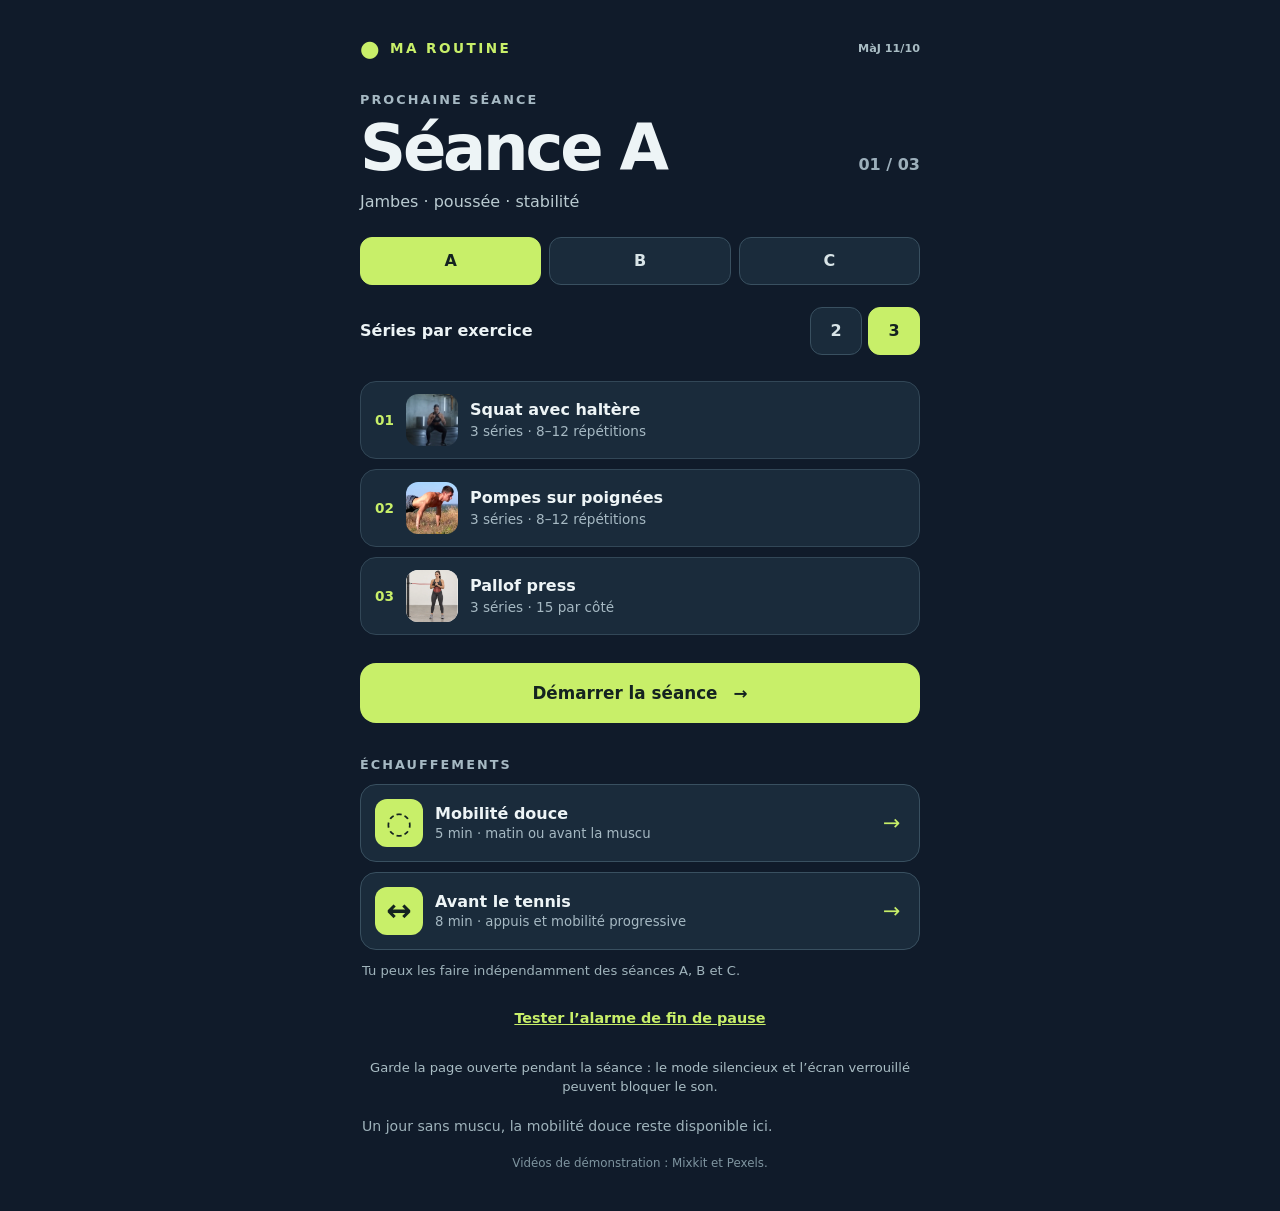
==== index.html @ c1a4c525 "Publication 11/10/2026 11:53" ====
<!doctype html>
<html lang="fr">
<head>
  <meta charset="utf-8">
  <meta name="viewport" content="width=device-width, initial-scale=1, viewport-fit=cover">
  <meta name="theme-color" content="#101b2a">
  <meta name="description" content="Trois séances de renforcement et deux échauffements guidés, simples à suivre sur téléphone.">
  <link rel="icon" type="image/svg+xml" href="data:image/svg+xml,%3Csvg xmlns='http://www.w3.org/2000/svg' viewBox='0 0 64 64'%3E%3Crect width='64' height='64' rx='14' fill='%23101b2a'/%3E%3Cpath d='M14 40h36M20 30h24' stroke='%23c8ef69' stroke-width='7' stroke-linecap='round'/%3E%3C/svg%3E">
  <title>Ma routine</title>
  <link rel="stylesheet" href="style.css?v=20261011">
  <link rel="stylesheet" href="media.css?v=20261011b">
  <link rel="stylesheet" href="release.css?v=20261011">
</head>
<body>
  <main class="shell">
    <header class="topbar"><span class="brand-mark" aria-hidden="true">●</span><span>MA ROUTINE</span><span class="release-stamp">MàJ 11/10</span></header>
    <section class="home" id="home">
      <p class="eyebrow">PROCHAINE SÉANCE</p>
      <div class="session-heading"><h1 id="sessionName">Séance A</h1><span class="session-index" id="sessionIndex">01 / 03</span></div>
      <p class="session-focus" id="sessionFocus">Jambes · poussée · stabilité</p>
      <div class="session-tabs" aria-label="Choisir une séance">
        <button class="tab active" data-session="A" type="button">A</button><button class="tab" data-session="B" type="button">B</button><button class="tab" data-session="C" type="button">C</button>
      </div>
      <div class="settings"><span>Séries par exercice</span><div class="segmented"><button class="choice" data-sets="2" type="button">2</button><button class="choice active" data-sets="3" type="button">3</button></div></div>
      <ol class="exercise-list" id="exerciseList"></ol>
      <button class="primary" id="startButton" type="button">Démarrer la séance <span aria-hidden="true">→</span></button>
      <section class="warmup-section" aria-labelledby="warmupTitle">
        <p class="eyebrow" id="warmupTitle">ÉCHAUFFEMENTS</p>
        <a class="warmup-card" href="warmup.html?plan=doux&v=20261011"><span class="warmup-card-icon" aria-hidden="true">◌</span><span><strong>Mobilité douce</strong><small>5 min · matin ou avant la muscu</small></span><span class="warmup-card-arrow" aria-hidden="true">→</span></a>
        <a class="warmup-card" href="warmup.html?plan=tennis&v=20261011"><span class="warmup-card-icon" aria-hidden="true">↔</span><span><strong>Avant le tennis</strong><small>8 min · appuis et mobilité progressive</small></span><span class="warmup-card-arrow" aria-hidden="true">→</span></a>
        <p class="warmup-section-note">Tu peux les faire indépendamment des séances A, B et C.</p>
      </section>
      <button class="sound-test" id="soundTest" type="button">Tester l’alarme de fin de pause</button>
      <p class="sound-status" id="soundStatus" aria-live="polite"></p>
      <p class="alarm-note">Garde la page ouverte pendant la séance : le mode silencieux et l’écran verrouillé peuvent bloquer le son.</p>
      <p class="home-note">Un jour sans muscu, la mobilité douce reste disponible ici.</p>
      <p class="media-credit">Vidéos de démonstration : Mixkit et Pexels.</p>
    </section>
    <section class="workout hidden" id="workout"></section>
  </main>
  <script src="app.js?v=20261011b" defer></script>
</body>
</html>
---- style.css ----
:root{font-family:Inter,ui-sans-serif,system-ui,-apple-system,Segoe UI,sans-serif;color:#edf4f6;background:#101b2a;font-size:16px}*{box-sizing:border-box}body{margin:0}.shell{max-width:600px;min-height:100dvh;margin:auto;padding:24px 20px max(40px,env(safe-area-inset-bottom))}.topbar{display:flex;align-items:center;gap:8px;font-weight:800;letter-spacing:.18em;font-size:.85rem;color:#c8ef69;margin-bottom:36px}.brand-mark{font-size:1.4rem;line-height:0}.eyebrow{font-size:.8rem;letter-spacing:.16em;font-weight:800;color:#a6b9c3;margin:0 0 8px}.session-heading{display:flex;align-items:baseline;justify-content:space-between;gap:16px}h1{font-size:clamp(2.4rem,9vw,4rem);line-height:1.04;margin:0;letter-spacing:-.05em}.session-index{color:#9cafbb;font-weight:700}.session-focus{color:#bacbd1;margin:10px 0 26px}.session-tabs{display:grid;grid-template-columns:repeat(3,1fr);gap:8px;margin-bottom:22px}.tab,.choice{border:1px solid #395060;background:#1a2b3b;color:#d8e4e7;border-radius:12px;font:inherit;font-weight:800;min-height:48px;cursor:pointer}.tab.active,.choice.active{background:#c8ef69;color:#142320;border-color:#c8ef69}.settings{display:flex;justify-content:space-between;align-items:center;gap:12px;font-weight:650;margin-bottom:26px}.segmented{display:flex;gap:6px}.choice{min-width:52px}.exercise-list{padding:0;margin:0 0 28px;list-style:none;display:grid;gap:10px}.exercise-list li{background:#1a2b3b;border:1px solid #324757;border-radius:16px;padding:14px 16px;display:flex;align-items:center;gap:14px;min-height:74px}.exercise-list .num{font-size:.85rem;color:#c8ef69;font-weight:850}.exercise-list strong{display:block;font-size:1rem}.exercise-list small{display:block;color:#a6b9c3;margin-top:4px;font-size:.85rem}.primary,.secondary{width:100%;border-radius:16px;min-height:60px;font:inherit;font-size:1.05rem;font-weight:850;cursor:pointer;display:flex;justify-content:center;align-items:center;gap:16px}.primary{background:#c8ef69;color:#142320;border:0}.primary:disabled{opacity:.5;cursor:not-allowed}.secondary{background:transparent;color:#d7e4e8;border:1px solid #48616c;min-height:48px}.hidden{display:none!important}button:focus-visible{outline:3px solid #fff;outline-offset:3px}.workout-top{display:flex;justify-content:space-between;align-items:center;gap:12px;color:#9eb3bb;letter-spacing:.1em;font-size:.8rem;font-weight:850;margin-bottom:22px}.text-button{background:none;border:0;color:#edf4f6;font:inherit;font-size:.9rem;letter-spacing:0;text-decoration:underline;cursor:pointer}.exercise-topline{display:flex;align-items:center;justify-content:space-between;gap:12px;margin-bottom:14px}.exercise-topline .eyebrow{margin:0}.series-pill{background:#c8ef69;color:#142320;padding:8px 11px;border-radius:999px;font-size:.8rem;font-weight:850}.movement-image{width:100%;aspect-ratio:4/3;border-radius:20px;background:#243a46;overflow:hidden;margin-bottom:22px;display:grid;place-items:center}.movement-image img{width:100%;height:100%;object-fit:contain}.movement-image.image-missing::after{content:'Visuel indisponible';color:#bed1d5;font-size:.9rem}.movement-image.image-missing img{display:none}.exercise-title{font-size:clamp(2.1rem,8vw,3.2rem)}.rep-target{font-size:1.2rem;font-weight:850;color:#c8ef69;margin:10px 0 20px}.cue{font-size:1.05rem;line-height:1.48;margin:0 0 12px}.tip{font-size:.94rem;line-height:1.45;color:#a9bdc4;margin:0 0 24px}.workout-bottom{display:grid;gap:10px}.elapsed{display:flex;align-items:center;justify-content:space-between;background:#1a2b3b;border:1px solid #324757;padding:12px 16px;border-radius:14px;margin-bottom:4px}.elapsed span{font-size:.8rem;letter-spacing:.14em;color:#a9bdc4;font-weight:800}.elapsed strong{font-variant-numeric:tabular-nums;font-size:1.7rem}.rest-card{min-height:68vh;display:flex;flex-direction:column;justify-content:center;align-items:center;text-align:center}.rest-card .eyebrow{color:#c8ef69}.clock{font-size:clamp(5rem,22vw,9rem);font-weight:850;letter-spacing:-.08em;font-variant-numeric:tabular-nums;line-height:1.1}.rest-next{line-height:1.6;color:#bed1d5;margin:24px 0 36px}.rest-next strong{color:#fff}.rest-actions{width:100%;display:grid;gap:10px}.done-card{min-height:70vh;display:flex;flex-direction:column;align-items:flex-start;justify-content:center}.done-card p:not(.eyebrow){font-size:1.1rem;line-height:1.5;color:#bed1d5;margin:18px 0 34px}.done-symbol{display:grid;place-items:center;width:72px;height:72px;background:#c8ef69;color:#142320;border-radius:50%;font-size:2.4rem;font-weight:850;margin-bottom:26px}@media(min-width:700px){.shell{padding-top:40px}}@media(max-height:700px){.topbar{margin-bottom:18px}.movement-image{aspect-ratio:16/9}.cue{margin-bottom:6px}.tip{margin-bottom:14px}}
.home-note{font-size:.88rem;line-height:1.45;color:#9fb3bb;margin:18px 2px 0}
.sound-test{display:block;margin:14px auto 0;padding:8px 12px;color:#c8ef69;background:transparent;border:0;text-decoration:underline;font:inherit;font-size:.9rem;font-weight:750;cursor:pointer}.sound-status{text-align:center;min-height:1.3em;margin:4px 0;color:#b8cad0;font-size:.84rem}.motion-visual{margin-bottom:18px}.motion-window{display:block;width:100%;aspect-ratio:1/1;overflow:hidden;position:relative;background:#e8e8e8;border:0;padding:0;border-radius:20px;cursor:pointer}.motion-strip{display:block;width:200%;height:100%;max-width:none;transition:transform .45s ease-in-out}.motion-strip.still-image{width:100%;object-fit:contain;transform:none!important}.motion-caption{display:flex;align-items:center;justify-content:space-between;gap:10px;margin-top:8px;color:#b8cad0;font-size:.87rem;font-weight:750}.motion-toggle{background:transparent;color:#c8ef69;border:0;padding:5px 0;font:inherit;cursor:pointer}.muscles{color:#f08c84;font-size:.86rem;font-weight:850;letter-spacing:.05em;margin:0 0 14px}.steps{list-style:none;counter-reset:step;display:grid;gap:10px;margin:0 0 14px;padding:0}.steps li{counter-increment:step;display:grid;grid-template-columns:22px 1fr;gap:10px;line-height:1.4;font-size:.98rem}.steps li:before{content:counter(step);display:grid;place-items:center;width:22px;height:22px;border-radius:50%;background:#c8ef69;color:#142320;font-size:.76rem;font-weight:900}.workout{padding-bottom:200px}.workout-bottom{position:fixed;left:50%;bottom:0;transform:translateX(-50%);width:min(600px,100%);padding:12px 20px max(18px,env(safe-area-inset-bottom));background:#101b2a;box-shadow:0 -10px 28px #101b2ae6;z-index:5}.workout-bottom .elapsed{margin-bottom:0;padding:8px 14px}.workout-bottom .primary{min-height:54px}.workout-bottom .secondary{min-height:40px;font-size:.93rem}.workout-bottom{display:grid;gap:8px}@media(prefers-reduced-motion:reduce){.motion-strip{transition:none}}
.rest-alert{position:fixed;top:max(16px,env(safe-area-inset-top));left:50%;transform:translateX(-50%);z-index:20;width:min(560px,calc(100% - 32px));padding:14px 18px;background:#c8ef69;color:#142320;border-radius:14px;text-align:center;font-weight:850;box-shadow:0 10px 28px #0006}
.motion-window{width:min(100%,320px);margin:0 auto}.exercise-title{font-size:clamp(1.9rem,8vw,3rem)}.rep-target{margin:6px 0 6px}.muscles{margin-bottom:12px}
.alarm-note{color:#a9bdc4;font-size:.82rem;line-height:1.4;text-align:center;margin:4px 0 20px}.rest-alert{display:flex;align-items:center;justify-content:space-between;gap:12px;text-align:left}.rest-alert button{border:0;border-radius:10px;background:#142320;color:#c8ef69;font:inherit;font-weight:850;min-width:48px;min-height:42px;cursor:pointer}
.level-picker{margin:0 0 14px}.level-picker p{margin:0 0 8px;color:#a6b9c3;font-size:.85rem;font-weight:800}.level-options{display:grid;grid-template-columns:repeat(3,1fr);gap:6px}.level-choice{padding:10px 5px;min-height:60px;background:#1a2b3b;border:1px solid #395060;border-radius:12px;color:#edf4f6;font:inherit;cursor:pointer}.level-choice.active{background:#c8ef69;border-color:#c8ef69;color:#142320}.level-choice:disabled{opacity:.65;cursor:default}.level-choice strong,.level-choice small{display:block}.level-choice strong{font-size:.83rem}.level-choice small{font-size:.72rem;margin-top:3px}.level-choice:focus-visible{outline:3px solid #fff;outline-offset:2px}
.warmup-section{margin:34px 0 22px}.warmup-section .eyebrow{margin-bottom:12px}.warmup-card{display:grid;grid-template-columns:48px 1fr 22px;align-items:center;gap:12px;padding:14px;margin-bottom:10px;min-height:78px;border:1px solid #395060;border-radius:16px;background:#1a2b3b;color:#edf4f6;text-decoration:none}.warmup-card:focus-visible,.warmup-top a:focus-visible,.warmup-home-link:focus-visible{outline:3px solid #fff;outline-offset:3px}.warmup-card-icon{display:grid;place-items:center;width:48px;height:48px;border-radius:12px;background:#c8ef69;color:#142320;font-size:1.9rem;font-weight:850}.warmup-card strong,.warmup-card small{display:block}.warmup-card strong{font-size:1rem}.warmup-card small{color:#a6b9c3;font-size:.83rem;margin-top:3px}.warmup-card-arrow{font-size:1.3rem;color:#c8ef69}.warmup-section-note{color:#9fb3bb;font-size:.82rem;line-height:1.4;margin:12px 2px 0}
.warmup-shell{padding-bottom:205px}.warmup-shell .topbar{margin-bottom:24px}.warmup-top{display:flex;justify-content:space-between;align-items:center;gap:16px;margin-bottom:24px;color:#a9bdc4;font-size:.88rem;font-weight:750}.warmup-top a{color:#edf4f6;text-decoration:none}.warmup-progress{height:8px;background:#304758;border-radius:999px;overflow:hidden;margin:10px 0 20px}.warmup-progress span{display:block;height:100%;background:#c8ef69;transition:width .25s}.warmup-subtitle{color:#a9bdc4;font-size:.88rem;margin:0 0 6px}.warmup-title{font-size:clamp(2rem,8vw,3.2rem);margin:0 0 8px}.warmup-cue{color:#c8ef69;font-weight:800;font-size:1rem;margin:0 0 16px}.warmup-visual{display:block;width:100%;max-width:380px;height:auto;margin:0 auto 18px}.warmup-care{padding:12px 14px;background:#263b45;border-left:3px solid #c8ef69;border-radius:8px;line-height:1.45;font-size:.92rem;margin:8px 0 14px}.warmup-intro{color:#9fb3bb;font-size:.85rem;line-height:1.45;margin:0 0 18px}.warmup-bottom{position:fixed;left:50%;bottom:0;transform:translateX(-50%);width:min(600px,100%);padding:12px 20px max(18px,env(safe-area-inset-bottom));background:#101b2a;box-shadow:0 -10px 28px #101b2ae6;z-index:5;display:grid;gap:8px}.warmup-bottom .elapsed{margin:0}.warmup-bottom .primary{min-height:54px}.warmup-nav{display:grid;grid-template-columns:1fr 1fr;gap:8px}.warmup-nav .secondary{min-height:42px;font-size:.92rem}.warmup-nav .secondary:disabled{opacity:.4;cursor:not-allowed}.warmup-done{min-height:70vh;display:flex;flex-direction:column;align-items:flex-start;justify-content:center}.warmup-done p:not(.eyebrow){color:#bed1d5;line-height:1.5}.warmup-home-link{text-decoration:none;margin-top:10px}@media(max-height:700px){.warmup-shell .topbar{margin-bottom:12px}.warmup-visual{max-width:300px}.warmup-care{margin:6px 0}.warmup-intro{display:none}}
.warmup-demo{margin:0 0 18px}.warmup-video{position:relative;aspect-ratio:16/9;overflow:hidden;border:1px solid #405765;border-radius:16px;background:#172530}.warmup-video iframe{position:absolute;inset:0;width:100%;height:100%;border:0}.warmup-demo-caption{display:flex;justify-content:space-between;align-items:center;gap:10px;margin:8px 2px 0;color:#c5d6db;font-size:.76rem;line-height:1.35}.warmup-demo-caption a{color:#c8ef69;font-weight:750;text-decoration:underline;text-underline-offset:2px;white-space:nowrap}.warmup-zones{display:flex;align-items:center;gap:10px;flex-wrap:wrap;margin:12px 0 0;font-size:.8rem}.warmup-zones span{color:#a9bdc4}.warmup-zones strong{padding:5px 9px;border:1px solid #994d54;border-radius:999px;background:#5c2830;color:#ffe4e5;font-weight:750}@media(max-height:700px){.warmup-demo{margin-bottom:12px}}
.warmup-play{position:absolute;inset:0;width:100%;height:100%;border:0;padding:0;background:#172530;color:#fff;cursor:pointer}.warmup-play img{display:block;width:100%;height:100%;object-fit:cover}.warmup-play:after{content:"";position:absolute;inset:0;background:linear-gradient(0deg,#0d182dc7 0%,transparent 48%)}.warmup-play-icon{position:absolute;top:50%;left:50%;transform:translate(-50%,-50%);display:grid;place-items:center;width:70px;height:70px;border-radius:50%;background:#e63d42;color:#fff;font-size:1.7rem;padding-left:4px;box-shadow:0 5px 22px #0008;z-index:1}.warmup-play-label{position:absolute;left:16px;bottom:14px;z-index:1;font-size:.95rem;font-weight:800}.warmup-play:focus-visible{outline:3px solid #fff;outline-offset:-5px}
.warmup-animation{display:grid;place-items:center;aspect-ratio:16/10}.warmup-animation canvas{display:block;width:100%;height:100%}.warmup-loading{color:#c5d6db;font-size:.9rem}.warmup-demo-caption{font-size:.82rem}.warmup-zones{font-size:.86rem}
---- media.css ----
/* Démonstrations : fondu entre les deux positions illustrées, vidéos réelles, vignettes de la liste. */
.motion-window .motion-frame{position:absolute;inset:0;width:100%;height:100%;object-fit:cover;object-position:0 50%;transition:opacity .7s ease-in-out}
.motion-window .frame-b{object-position:100% 50%;opacity:0}
.motion-window.phase-b .frame-b{opacity:1}
.motion-window.still .motion-frame{object-fit:contain;object-position:center}
.motion-window.still .frame-b{display:none}
.motion-window.video-window{width:100%;background:#0c141d;cursor:default;border:1px solid #2c4150}
.demo-video{position:absolute;inset:0;width:100%;height:100%;object-fit:cover;display:block;cursor:pointer}
.media-badge{position:absolute;left:10px;top:10px;padding:5px 9px;border-radius:999px;background:#101b2acc;color:#c8ef69;font-size:.7rem;font-weight:850;letter-spacing:.08em;text-transform:uppercase;pointer-events:none}
.motion-caption{flex-wrap:wrap;row-gap:4px}
.media-switch{margin-left:auto;min-height:36px;padding:7px 13px;border:0;border-radius:999px;background:#c8ef69;color:#142320;font:inherit;font-size:.82rem;font-weight:850;cursor:pointer}
.media-switch:focus-visible,.motion-toggle:focus-visible{outline:3px solid #fff;outline-offset:2px}
.media-note{margin:6px 2px 0;color:#a9bdc4;font-size:.8rem;line-height:1.4}
.ex-thumb{flex:none;width:52px;height:52px;border-radius:12px;object-fit:cover;background:#e8e8e8}
.ex-thumb-strip{object-position:0 50%}
.exercise-list li{padding:12px 14px;gap:12px}
.media-credit{color:#7f95a0;font-size:.74rem;line-height:1.4;text-align:center;margin:18px 0 0}
@media(prefers-reduced-motion:reduce){.motion-window .motion-frame{transition:none}}
.motion-window.video-window.portrait{width:min(100%,360px);margin:0 auto}
.device-link{color:#c8ef69;font-weight:800;text-decoration:underline;text-underline-offset:3px}
.yt-window iframe{position:absolute;inset:0;width:100%;height:100%;border:0;display:block}
.motion-window.yt-window{width:min(100%,360px,calc(66dvh * 9 / 16))}
---- release.css ----
.release-stamp{margin-left:auto;color:#a9bdc4;font-size:.7rem;font-weight:700;letter-spacing:0;white-space:nowrap}
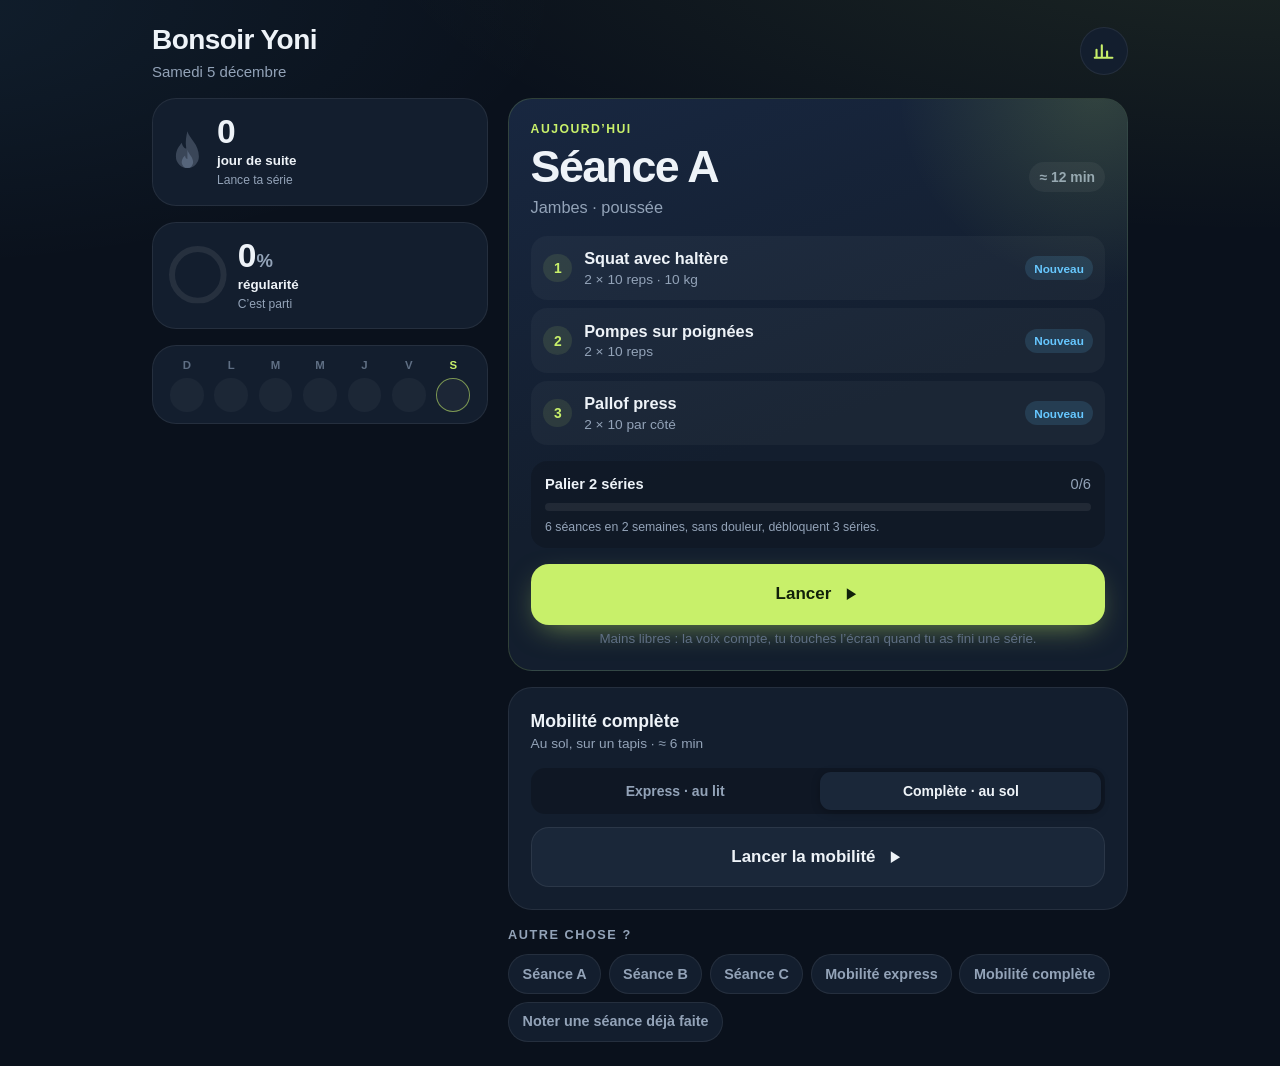
==== commit 1f90e560: "Publication 29/10/2026 17:32" ====
--- a/index.html
+++ b/index.html
@@ -3,41 +3,23 @@
 <head>
   <meta charset="utf-8">
   <meta name="viewport" content="width=device-width, initial-scale=1, viewport-fit=cover">
-  <meta name="theme-color" content="#101b2a">
-  <meta name="description" content="Trois séances de renforcement et deux échauffements guidés, simples à suivre sur téléphone.">
-  <link rel="icon" type="image/svg+xml" href="data:image/svg+xml,%3Csvg xmlns='http://www.w3.org/2000/svg' viewBox='0 0 64 64'%3E%3Crect width='64' height='64' rx='14' fill='%23101b2a'/%3E%3Cpath d='M14 40h36M20 30h24' stroke='%23c8ef69' stroke-width='7' stroke-linecap='round'/%3E%3C/svg%3E">
+  <meta name="theme-color" content="#0a111c">
+  <meta name="color-scheme" content="dark">
+  <meta name="description" content="Ma routine : séance du jour, mobilité et progression, en mains libres.">
+  <meta name="apple-mobile-web-app-capable" content="yes">
+  <meta name="mobile-web-app-capable" content="yes">
+  <meta name="apple-mobile-web-app-status-bar-style" content="black-translucent">
+  <meta name="apple-mobile-web-app-title" content="Ma routine">
+  <link rel="manifest" href="manifest.webmanifest">
+  <link rel="apple-touch-icon" href="icons/icon-180.png">
+  <link rel="icon" type="image/png" sizes="192x192" href="icons/icon-192.png">
   <title>Ma routine</title>
-  <link rel="stylesheet" href="style.css?v=20261011">
-  <link rel="stylesheet" href="media.css?v=20261011b">
-  <link rel="stylesheet" href="release.css?v=20261011">
+  <link rel="stylesheet" href="style.css?v=3.1">
 </head>
 <body>
-  <main class="shell">
-    <header class="topbar"><span class="brand-mark" aria-hidden="true">●</span><span>MA ROUTINE</span><span class="release-stamp">MàJ 11/10</span></header>
-    <section class="home" id="home">
-      <p class="eyebrow">PROCHAINE SÉANCE</p>
-      <div class="session-heading"><h1 id="sessionName">Séance A</h1><span class="session-index" id="sessionIndex">01 / 03</span></div>
-      <p class="session-focus" id="sessionFocus">Jambes · poussée · stabilité</p>
-      <div class="session-tabs" aria-label="Choisir une séance">
-        <button class="tab active" data-session="A" type="button">A</button><button class="tab" data-session="B" type="button">B</button><button class="tab" data-session="C" type="button">C</button>
-      </div>
-      <div class="settings"><span>Séries par exercice</span><div class="segmented"><button class="choice" data-sets="2" type="button">2</button><button class="choice active" data-sets="3" type="button">3</button></div></div>
-      <ol class="exercise-list" id="exerciseList"></ol>
-      <button class="primary" id="startButton" type="button">Démarrer la séance <span aria-hidden="true">→</span></button>
-      <section class="warmup-section" aria-labelledby="warmupTitle">
-        <p class="eyebrow" id="warmupTitle">ÉCHAUFFEMENTS</p>
-        <a class="warmup-card" href="warmup.html?plan=doux&v=20261011"><span class="warmup-card-icon" aria-hidden="true">◌</span><span><strong>Mobilité douce</strong><small>5 min · matin ou avant la muscu</small></span><span class="warmup-card-arrow" aria-hidden="true">→</span></a>
-        <a class="warmup-card" href="warmup.html?plan=tennis&v=20261011"><span class="warmup-card-icon" aria-hidden="true">↔</span><span><strong>Avant le tennis</strong><small>8 min · appuis et mobilité progressive</small></span><span class="warmup-card-arrow" aria-hidden="true">→</span></a>
-        <p class="warmup-section-note">Tu peux les faire indépendamment des séances A, B et C.</p>
-      </section>
-      <button class="sound-test" id="soundTest" type="button">Tester l’alarme de fin de pause</button>
-      <p class="sound-status" id="soundStatus" aria-live="polite"></p>
-      <p class="alarm-note">Garde la page ouverte pendant la séance : le mode silencieux et l’écran verrouillé peuvent bloquer le son.</p>
-      <p class="home-note">Un jour sans muscu, la mobilité douce reste disponible ici.</p>
-      <p class="media-credit">Vidéos de démonstration : Mixkit et Pexels.</p>
-    </section>
-    <section class="workout hidden" id="workout"></section>
-  </main>
-  <script src="app.js?v=20261011b" defer></script>
+  <main id="app" class="app" aria-live="polite"></main>
+  <canvas id="confetti" class="confetti" aria-hidden="true"></canvas>
+  <noscript>Active JavaScript pour utiliser Ma routine.</noscript>
+  <script type="module" src="js/app.js?v=3.1"></script>
 </body>
 </html>
--- a/style.css
+++ b/style.css
@@ -1,12 +1,345 @@
-:root{font-family:Inter,ui-sans-serif,system-ui,-apple-system,Segoe UI,sans-serif;color:#edf4f6;background:#101b2a;font-size:16px}*{box-sizing:border-box}body{margin:0}.shell{max-width:600px;min-height:100dvh;margin:auto;padding:24px 20px max(40px,env(safe-area-inset-bottom))}.topbar{display:flex;align-items:center;gap:8px;font-weight:800;letter-spacing:.18em;font-size:.85rem;color:#c8ef69;margin-bottom:36px}.brand-mark{font-size:1.4rem;line-height:0}.eyebrow{font-size:.8rem;letter-spacing:.16em;font-weight:800;color:#a6b9c3;margin:0 0 8px}.session-heading{display:flex;align-items:baseline;justify-content:space-between;gap:16px}h1{font-size:clamp(2.4rem,9vw,4rem);line-height:1.04;margin:0;letter-spacing:-.05em}.session-index{color:#9cafbb;font-weight:700}.session-focus{color:#bacbd1;margin:10px 0 26px}.session-tabs{display:grid;grid-template-columns:repeat(3,1fr);gap:8px;margin-bottom:22px}.tab,.choice{border:1px solid #395060;background:#1a2b3b;color:#d8e4e7;border-radius:12px;font:inherit;font-weight:800;min-height:48px;cursor:pointer}.tab.active,.choice.active{background:#c8ef69;color:#142320;border-color:#c8ef69}.settings{display:flex;justify-content:space-between;align-items:center;gap:12px;font-weight:650;margin-bottom:26px}.segmented{display:flex;gap:6px}.choice{min-width:52px}.exercise-list{padding:0;margin:0 0 28px;list-style:none;display:grid;gap:10px}.exercise-list li{background:#1a2b3b;border:1px solid #324757;border-radius:16px;padding:14px 16px;display:flex;align-items:center;gap:14px;min-height:74px}.exercise-list .num{font-size:.85rem;color:#c8ef69;font-weight:850}.exercise-list strong{display:block;font-size:1rem}.exercise-list small{display:block;color:#a6b9c3;margin-top:4px;font-size:.85rem}.primary,.secondary{width:100%;border-radius:16px;min-height:60px;font:inherit;font-size:1.05rem;font-weight:850;cursor:pointer;display:flex;justify-content:center;align-items:center;gap:16px}.primary{background:#c8ef69;color:#142320;border:0}.primary:disabled{opacity:.5;cursor:not-allowed}.secondary{background:transparent;color:#d7e4e8;border:1px solid #48616c;min-height:48px}.hidden{display:none!important}button:focus-visible{outline:3px solid #fff;outline-offset:3px}.workout-top{display:flex;justify-content:space-between;align-items:center;gap:12px;color:#9eb3bb;letter-spacing:.1em;font-size:.8rem;font-weight:850;margin-bottom:22px}.text-button{background:none;border:0;color:#edf4f6;font:inherit;font-size:.9rem;letter-spacing:0;text-decoration:underline;cursor:pointer}.exercise-topline{display:flex;align-items:center;justify-content:space-between;gap:12px;margin-bottom:14px}.exercise-topline .eyebrow{margin:0}.series-pill{background:#c8ef69;color:#142320;padding:8px 11px;border-radius:999px;font-size:.8rem;font-weight:850}.movement-image{width:100%;aspect-ratio:4/3;border-radius:20px;background:#243a46;overflow:hidden;margin-bottom:22px;display:grid;place-items:center}.movement-image img{width:100%;height:100%;object-fit:contain}.movement-image.image-missing::after{content:'Visuel indisponible';color:#bed1d5;font-size:.9rem}.movement-image.image-missing img{display:none}.exercise-title{font-size:clamp(2.1rem,8vw,3.2rem)}.rep-target{font-size:1.2rem;font-weight:850;color:#c8ef69;margin:10px 0 20px}.cue{font-size:1.05rem;line-height:1.48;margin:0 0 12px}.tip{font-size:.94rem;line-height:1.45;color:#a9bdc4;margin:0 0 24px}.workout-bottom{display:grid;gap:10px}.elapsed{display:flex;align-items:center;justify-content:space-between;background:#1a2b3b;border:1px solid #324757;padding:12px 16px;border-radius:14px;margin-bottom:4px}.elapsed span{font-size:.8rem;letter-spacing:.14em;color:#a9bdc4;font-weight:800}.elapsed strong{font-variant-numeric:tabular-nums;font-size:1.7rem}.rest-card{min-height:68vh;display:flex;flex-direction:column;justify-content:center;align-items:center;text-align:center}.rest-card .eyebrow{color:#c8ef69}.clock{font-size:clamp(5rem,22vw,9rem);font-weight:850;letter-spacing:-.08em;font-variant-numeric:tabular-nums;line-height:1.1}.rest-next{line-height:1.6;color:#bed1d5;margin:24px 0 36px}.rest-next strong{color:#fff}.rest-actions{width:100%;display:grid;gap:10px}.done-card{min-height:70vh;display:flex;flex-direction:column;align-items:flex-start;justify-content:center}.done-card p:not(.eyebrow){font-size:1.1rem;line-height:1.5;color:#bed1d5;margin:18px 0 34px}.done-symbol{display:grid;place-items:center;width:72px;height:72px;background:#c8ef69;color:#142320;border-radius:50%;font-size:2.4rem;font-weight:850;margin-bottom:26px}@media(min-width:700px){.shell{padding-top:40px}}@media(max-height:700px){.topbar{margin-bottom:18px}.movement-image{aspect-ratio:16/9}.cue{margin-bottom:6px}.tip{margin-bottom:14px}}
-.home-note{font-size:.88rem;line-height:1.45;color:#9fb3bb;margin:18px 2px 0}
-.sound-test{display:block;margin:14px auto 0;padding:8px 12px;color:#c8ef69;background:transparent;border:0;text-decoration:underline;font:inherit;font-size:.9rem;font-weight:750;cursor:pointer}.sound-status{text-align:center;min-height:1.3em;margin:4px 0;color:#b8cad0;font-size:.84rem}.motion-visual{margin-bottom:18px}.motion-window{display:block;width:100%;aspect-ratio:1/1;overflow:hidden;position:relative;background:#e8e8e8;border:0;padding:0;border-radius:20px;cursor:pointer}.motion-strip{display:block;width:200%;height:100%;max-width:none;transition:transform .45s ease-in-out}.motion-strip.still-image{width:100%;object-fit:contain;transform:none!important}.motion-caption{display:flex;align-items:center;justify-content:space-between;gap:10px;margin-top:8px;color:#b8cad0;font-size:.87rem;font-weight:750}.motion-toggle{background:transparent;color:#c8ef69;border:0;padding:5px 0;font:inherit;cursor:pointer}.muscles{color:#f08c84;font-size:.86rem;font-weight:850;letter-spacing:.05em;margin:0 0 14px}.steps{list-style:none;counter-reset:step;display:grid;gap:10px;margin:0 0 14px;padding:0}.steps li{counter-increment:step;display:grid;grid-template-columns:22px 1fr;gap:10px;line-height:1.4;font-size:.98rem}.steps li:before{content:counter(step);display:grid;place-items:center;width:22px;height:22px;border-radius:50%;background:#c8ef69;color:#142320;font-size:.76rem;font-weight:900}.workout{padding-bottom:200px}.workout-bottom{position:fixed;left:50%;bottom:0;transform:translateX(-50%);width:min(600px,100%);padding:12px 20px max(18px,env(safe-area-inset-bottom));background:#101b2a;box-shadow:0 -10px 28px #101b2ae6;z-index:5}.workout-bottom .elapsed{margin-bottom:0;padding:8px 14px}.workout-bottom .primary{min-height:54px}.workout-bottom .secondary{min-height:40px;font-size:.93rem}.workout-bottom{display:grid;gap:8px}@media(prefers-reduced-motion:reduce){.motion-strip{transition:none}}
-.rest-alert{position:fixed;top:max(16px,env(safe-area-inset-top));left:50%;transform:translateX(-50%);z-index:20;width:min(560px,calc(100% - 32px));padding:14px 18px;background:#c8ef69;color:#142320;border-radius:14px;text-align:center;font-weight:850;box-shadow:0 10px 28px #0006}
-.motion-window{width:min(100%,320px);margin:0 auto}.exercise-title{font-size:clamp(1.9rem,8vw,3rem)}.rep-target{margin:6px 0 6px}.muscles{margin-bottom:12px}
-.alarm-note{color:#a9bdc4;font-size:.82rem;line-height:1.4;text-align:center;margin:4px 0 20px}.rest-alert{display:flex;align-items:center;justify-content:space-between;gap:12px;text-align:left}.rest-alert button{border:0;border-radius:10px;background:#142320;color:#c8ef69;font:inherit;font-weight:850;min-width:48px;min-height:42px;cursor:pointer}
-.level-picker{margin:0 0 14px}.level-picker p{margin:0 0 8px;color:#a6b9c3;font-size:.85rem;font-weight:800}.level-options{display:grid;grid-template-columns:repeat(3,1fr);gap:6px}.level-choice{padding:10px 5px;min-height:60px;background:#1a2b3b;border:1px solid #395060;border-radius:12px;color:#edf4f6;font:inherit;cursor:pointer}.level-choice.active{background:#c8ef69;border-color:#c8ef69;color:#142320}.level-choice:disabled{opacity:.65;cursor:default}.level-choice strong,.level-choice small{display:block}.level-choice strong{font-size:.83rem}.level-choice small{font-size:.72rem;margin-top:3px}.level-choice:focus-visible{outline:3px solid #fff;outline-offset:2px}
-.warmup-section{margin:34px 0 22px}.warmup-section .eyebrow{margin-bottom:12px}.warmup-card{display:grid;grid-template-columns:48px 1fr 22px;align-items:center;gap:12px;padding:14px;margin-bottom:10px;min-height:78px;border:1px solid #395060;border-radius:16px;background:#1a2b3b;color:#edf4f6;text-decoration:none}.warmup-card:focus-visible,.warmup-top a:focus-visible,.warmup-home-link:focus-visible{outline:3px solid #fff;outline-offset:3px}.warmup-card-icon{display:grid;place-items:center;width:48px;height:48px;border-radius:12px;background:#c8ef69;color:#142320;font-size:1.9rem;font-weight:850}.warmup-card strong,.warmup-card small{display:block}.warmup-card strong{font-size:1rem}.warmup-card small{color:#a6b9c3;font-size:.83rem;margin-top:3px}.warmup-card-arrow{font-size:1.3rem;color:#c8ef69}.warmup-section-note{color:#9fb3bb;font-size:.82rem;line-height:1.4;margin:12px 2px 0}
-.warmup-shell{padding-bottom:205px}.warmup-shell .topbar{margin-bottom:24px}.warmup-top{display:flex;justify-content:space-between;align-items:center;gap:16px;margin-bottom:24px;color:#a9bdc4;font-size:.88rem;font-weight:750}.warmup-top a{color:#edf4f6;text-decoration:none}.warmup-progress{height:8px;background:#304758;border-radius:999px;overflow:hidden;margin:10px 0 20px}.warmup-progress span{display:block;height:100%;background:#c8ef69;transition:width .25s}.warmup-subtitle{color:#a9bdc4;font-size:.88rem;margin:0 0 6px}.warmup-title{font-size:clamp(2rem,8vw,3.2rem);margin:0 0 8px}.warmup-cue{color:#c8ef69;font-weight:800;font-size:1rem;margin:0 0 16px}.warmup-visual{display:block;width:100%;max-width:380px;height:auto;margin:0 auto 18px}.warmup-care{padding:12px 14px;background:#263b45;border-left:3px solid #c8ef69;border-radius:8px;line-height:1.45;font-size:.92rem;margin:8px 0 14px}.warmup-intro{color:#9fb3bb;font-size:.85rem;line-height:1.45;margin:0 0 18px}.warmup-bottom{position:fixed;left:50%;bottom:0;transform:translateX(-50%);width:min(600px,100%);padding:12px 20px max(18px,env(safe-area-inset-bottom));background:#101b2a;box-shadow:0 -10px 28px #101b2ae6;z-index:5;display:grid;gap:8px}.warmup-bottom .elapsed{margin:0}.warmup-bottom .primary{min-height:54px}.warmup-nav{display:grid;grid-template-columns:1fr 1fr;gap:8px}.warmup-nav .secondary{min-height:42px;font-size:.92rem}.warmup-nav .secondary:disabled{opacity:.4;cursor:not-allowed}.warmup-done{min-height:70vh;display:flex;flex-direction:column;align-items:flex-start;justify-content:center}.warmup-done p:not(.eyebrow){color:#bed1d5;line-height:1.5}.warmup-home-link{text-decoration:none;margin-top:10px}@media(max-height:700px){.warmup-shell .topbar{margin-bottom:12px}.warmup-visual{max-width:300px}.warmup-care{margin:6px 0}.warmup-intro{display:none}}
-.warmup-demo{margin:0 0 18px}.warmup-video{position:relative;aspect-ratio:16/9;overflow:hidden;border:1px solid #405765;border-radius:16px;background:#172530}.warmup-video iframe{position:absolute;inset:0;width:100%;height:100%;border:0}.warmup-demo-caption{display:flex;justify-content:space-between;align-items:center;gap:10px;margin:8px 2px 0;color:#c5d6db;font-size:.76rem;line-height:1.35}.warmup-demo-caption a{color:#c8ef69;font-weight:750;text-decoration:underline;text-underline-offset:2px;white-space:nowrap}.warmup-zones{display:flex;align-items:center;gap:10px;flex-wrap:wrap;margin:12px 0 0;font-size:.8rem}.warmup-zones span{color:#a9bdc4}.warmup-zones strong{padding:5px 9px;border:1px solid #994d54;border-radius:999px;background:#5c2830;color:#ffe4e5;font-weight:750}@media(max-height:700px){.warmup-demo{margin-bottom:12px}}
-.warmup-play{position:absolute;inset:0;width:100%;height:100%;border:0;padding:0;background:#172530;color:#fff;cursor:pointer}.warmup-play img{display:block;width:100%;height:100%;object-fit:cover}.warmup-play:after{content:"";position:absolute;inset:0;background:linear-gradient(0deg,#0d182dc7 0%,transparent 48%)}.warmup-play-icon{position:absolute;top:50%;left:50%;transform:translate(-50%,-50%);display:grid;place-items:center;width:70px;height:70px;border-radius:50%;background:#e63d42;color:#fff;font-size:1.7rem;padding-left:4px;box-shadow:0 5px 22px #0008;z-index:1}.warmup-play-label{position:absolute;left:16px;bottom:14px;z-index:1;font-size:.95rem;font-weight:800}.warmup-play:focus-visible{outline:3px solid #fff;outline-offset:-5px}
-.warmup-animation{display:grid;place-items:center;aspect-ratio:16/10}.warmup-animation canvas{display:block;width:100%;height:100%}.warmup-loading{color:#c5d6db;font-size:.9rem}.warmup-demo-caption{font-size:.82rem}.warmup-zones{font-size:.86rem}
+/* Ma routine — v3. Tout est relatif (rem, %, vw/dvh, clamp) et respecte les zones sûres. */
+:root {
+  --bg: #0a111c; --bg-2: #0e1726; --surface: #131e2e; --surface-2: #1a2739; --line: rgba(255, 255, 255, .075);
+  --text: #eef3f8; --muted: #93a3b8; --faint: #5f6f84;
+  --lime: #c8f06a; --lime-2: #a3d443; --lime-ink: #11200a; --coral: #ff8a5b; --sky: #66c7ff; --violet: #a58bff; --red: #ff6b6b;
+  --r: clamp(18px, 4.5vw, 24px); --r-s: clamp(12px, 3vw, 16px);
+  --gap: clamp(.75rem, 2.6vw, 1rem);
+  --pad-x: max(clamp(1rem, 4.5vw, 1.5rem), env(safe-area-inset-left), env(safe-area-inset-right));
+  --ease: cubic-bezier(.2, .8, .2, 1);
+  --num: ui-rounded, "SF Pro Rounded", -apple-system, BlinkMacSystemFont, "Segoe UI", Roboto, sans-serif;
+  color-scheme: dark;
+}
+* { box-sizing: border-box; -webkit-tap-highlight-color: transparent; }
+html { -webkit-text-size-adjust: 100%; text-size-adjust: 100%; }
+body {
+  margin: 0; min-height: 100dvh; color: var(--text); font: 400 clamp(.95rem, 3.6vw, 1.02rem)/1.45 -apple-system, BlinkMacSystemFont, "SF Pro Text", "Segoe UI", Roboto, sans-serif;
+  background: radial-gradient(120% 60% at 100% -10%, rgba(200, 240, 106, .10), transparent 60%), radial-gradient(90% 50% at -10% 0%, rgba(102, 199, 255, .08), transparent 60%), var(--bg);
+  background-attachment: fixed; overflow-x: hidden;
+}
+button, input { font: inherit; color: inherit; }
+button { cursor: pointer; border: 0; background: none; padding: 0; }
+a { color: inherit; }
+h1, h2, p { margin: 0; }
+small { display: block; color: var(--muted); font-size: .84em; line-height: 1.35; }
+.num, .count, .t-num, .hero-dur, .stat b, .tile b { font-family: var(--num); font-variant-numeric: tabular-nums; }
+
+/* ——— Pages ——— */
+.page { width: min(100%, 36rem); margin: 0 auto; padding: max(1rem, env(safe-area-inset-top)) var(--pad-x) max(1.5rem, calc(env(safe-area-inset-bottom) + 1rem)); display: flex; flex-direction: column; gap: var(--gap); }
+.top { display: flex; align-items: center; justify-content: space-between; gap: 1rem; padding-top: .25rem; }
+.hello { font-size: clamp(1.35rem, 6vw, 1.75rem); font-weight: 760; letter-spacing: -.02em; }
+.date { color: var(--muted); font-size: .92em; }
+.date::first-letter { text-transform: uppercase; }
+.icon-btn { width: clamp(2.6rem, 11vw, 3rem); aspect-ratio: 1; display: grid; place-items: center; border-radius: 50%; background: var(--surface); border: 1px solid var(--line); transition: transform .2s var(--ease); }
+.icon-btn:active { transform: scale(.92); }
+.icon-btn svg { width: 46%; fill: none; stroke: var(--lime); stroke-width: 2.4; stroke-linecap: round; }
+.back { text-decoration: none; color: var(--muted); font-weight: 600; }
+.page-title { font-size: clamp(1.4rem, 6vw, 1.8rem); font-weight: 780; letter-spacing: -.02em; }
+.mini-title { font-size: .78em; font-weight: 700; letter-spacing: .12em; text-transform: uppercase; color: var(--muted); margin-bottom: .6rem; }
+.muted { color: var(--muted); }
+.fine { font-size: .82em; color: var(--faint); text-align: center; margin-top: .25rem; }
+.note { color: var(--muted); font-size: .9em; margin-top: .5rem; }
+
+/* Apparition en cascade */
+.rise { animation: rise .55s var(--ease) both; animation-delay: calc(var(--d, 0) * 70ms); }
+@keyframes rise { from { opacity: 0; transform: translateY(14px); } }
+
+/* ——— Stats du haut ——— */
+.stats { display: grid; grid-template-columns: 1fr 1fr; gap: var(--gap); }
+.stat { display: flex; align-items: center; gap: .7rem; padding: clamp(.8rem, 3.2vw, 1rem); background: var(--surface); border: 1px solid var(--line); border-radius: var(--r); min-width: 0; }
+.stat b { display: block; font-size: clamp(1.6rem, 7.5vw, 2.1rem); font-weight: 800; line-height: 1; letter-spacing: -.03em; }
+.stat b i { font-style: normal; font-size: .55em; margin-left: .05em; color: var(--muted); }
+.stat > div > span { display: block; font-size: .82em; color: var(--text); font-weight: 600; margin-top: .15rem; }
+.stat small { font-size: .74em; margin-top: .1rem; }
+.flame { width: clamp(1.9rem, 8vw, 2.3rem); flex: none; }
+.flame .f-out { fill: #3a4658; transition: fill .4s; }
+.flame .f-in { fill: #56657b; transition: fill .4s; }
+.lit .flame .f-out, .tile .flame .f-out, .cel-stats .flame .f-out { fill: var(--coral); }
+.lit .flame .f-in, .tile .flame .f-in, .cel-stats .flame .f-in { fill: #ffd36b; }
+.lit .flame, .cel-stats .flame { animation: flicker 1.8s ease-in-out infinite; transform-origin: 50% 90%; }
+@keyframes flicker { 0%, 100% { transform: scale(1) rotate(0); } 30% { transform: scale(1.06, .97) rotate(-2deg); } 60% { transform: scale(.97, 1.04) rotate(2deg); } }
+.ring { width: clamp(2.8rem, 12vw, 3.6rem); flex: none; transform: rotate(-90deg); }
+.ring-bg { fill: none; stroke: rgba(255, 255, 255, .08); }
+.ring-fg { fill: none; stroke: var(--lime); stroke-linecap: round; transition: stroke-dashoffset 1.2s var(--ease); }
+.week { grid-column: 1 / -1; display: grid; grid-template-columns: repeat(7, 1fr); gap: .35rem; padding: .7rem clamp(.6rem, 3vw, .9rem); background: var(--surface); border: 1px solid var(--line); border-radius: var(--r); }
+.wd { display: grid; justify-items: center; gap: .3rem; }
+.wd-l { font-size: .7em; font-weight: 700; color: var(--faint); }
+.wd.today .wd-l { color: var(--lime); }
+.wd-dot { width: min(100%, 2.1rem); aspect-ratio: 1; border-radius: 50%; display: grid; place-items: center; font-family: var(--num); font-weight: 800; font-size: .78em; background: rgba(255, 255, 255, .04); border: 1.5px solid transparent; transition: transform .3s var(--ease); }
+.wd.today .wd-dot { border-color: rgba(200, 240, 106, .55); }
+.wd.future .wd-dot { opacity: .45; }
+.wd-dot.m { border-color: var(--sky); background: rgba(102, 199, 255, .12); }
+.wd-dot.s { background: var(--lime); color: var(--lime-ink); border-color: var(--lime); animation: pop .5s var(--ease) both; }
+.wd-dot.s.m { box-shadow: 0 0 0 2px var(--bg), 0 0 0 3.5px var(--sky); }
+@keyframes pop { from { transform: scale(.4); opacity: 0; } }
+
+/* ——— Cartes ——— */
+.card { position: relative; background: var(--surface); border: 1px solid var(--line); border-radius: var(--r); padding: clamp(1rem, 4vw, 1.35rem); }
+.hero { overflow: hidden; background: linear-gradient(160deg, #182740 0%, var(--surface) 55%); border-color: rgba(200, 240, 106, .16); }
+.hero::before { content: ""; position: absolute; inset: -40% -30% auto auto; width: 70%; aspect-ratio: 1; background: radial-gradient(circle, rgba(200, 240, 106, .16), transparent 65%); pointer-events: none; }
+.kicker { font-size: .75em; font-weight: 750; letter-spacing: .12em; text-transform: uppercase; color: var(--lime); }
+.hero-head { display: flex; align-items: baseline; justify-content: space-between; gap: .75rem; margin-top: .35rem; }
+.hero h1 { font-size: clamp(2rem, 10vw, 2.8rem); font-weight: 820; letter-spacing: -.035em; line-height: 1.02; }
+.hero-dur { flex: none; font-weight: 700; color: var(--muted); padding: .3rem .65rem; border-radius: 99px; background: rgba(255, 255, 255, .05); font-size: .85em; }
+.hero-sub { color: var(--muted); margin-top: .25rem; }
+.ex-list { list-style: none; margin: 1rem 0 0; padding: 0; display: grid; gap: .5rem; }
+.ex-list li { display: grid; grid-template-columns: auto 1fr auto; align-items: center; gap: .75rem; padding: .7rem .8rem; border-radius: var(--r-s); background: rgba(255, 255, 255, .035); }
+.ex-list strong { font-weight: 650; display: block; }
+.ex-n { width: 1.8rem; aspect-ratio: 1; display: grid; place-items: center; border-radius: 50%; font-family: var(--num); font-weight: 800; font-size: .85em; color: var(--lime); background: rgba(200, 240, 106, .1); }
+.chip { display: inline-block; font-size: .72em; font-weight: 750; padding: .22rem .55rem; border-radius: 99px; white-space: nowrap; vertical-align: middle; }
+.chip-up { background: rgba(200, 240, 106, .16); color: var(--lime); }
+.chip-same { background: rgba(255, 255, 255, .07); color: var(--muted); }
+.chip-new { background: rgba(102, 199, 255, .14); color: var(--sky); }
+.chip-down { background: rgba(255, 138, 91, .14); color: var(--coral); }
+.palier { margin-top: 1rem; padding: .8rem .9rem; border-radius: var(--r-s); background: rgba(0, 0, 0, .18); font-size: .9em; }
+.palier.warn { color: var(--coral); }
+.pal-top { display: flex; justify-content: space-between; gap: .5rem; font-weight: 650; margin-bottom: .5rem; }
+.pal-top span:last-child { color: var(--muted); font-weight: 500; text-align: right; }
+.palier small { margin-top: .45rem; }
+.bar { height: .5rem; border-radius: 99px; background: rgba(255, 255, 255, .07); overflow: hidden; }
+.bar i { display: block; height: 100%; width: var(--w); border-radius: inherit; background: linear-gradient(90deg, var(--lime-2), var(--lime)); animation: grow 1.1s var(--ease) both .2s; }
+@keyframes grow { from { width: 0; } }
+
+/* Boutons */
+.btn { display: flex; align-items: center; justify-content: center; gap: .55rem; width: 100%; min-height: clamp(3.1rem, 7.5dvh, 3.8rem); padding: .8rem 1.2rem; border-radius: clamp(14px, 3.6vw, 18px); font-weight: 760; font-size: 1.04em; transition: transform .18s var(--ease), filter .2s, background .2s; user-select: none; }
+.btn:active { transform: scale(.97); }
+.btn svg { width: 1.2em; fill: currentColor; }
+.btn-go { margin-top: 1rem; background: var(--lime); color: var(--lime-ink); box-shadow: 0 10px 30px -10px rgba(200, 240, 106, .55); }
+.hero .btn-go { animation: breathe 3.2s ease-in-out infinite; }
+@keyframes breathe { 50% { box-shadow: 0 12px 38px -8px rgba(200, 240, 106, .8); } }
+.btn-soft { background: var(--surface-2); color: var(--text); border: 1px solid var(--line); }
+.btn-soft.warn { color: var(--coral); }
+.btn.small { min-height: 2.7rem; width: auto; padding: .55rem 1rem; font-size: .92em; margin-top: 0; }
+.link { color: var(--muted); text-decoration: underline; text-underline-offset: 3px; padding: .6rem; font-size: .9em; }
+.link.danger { color: var(--coral); }
+
+/* Segments et interrupteurs */
+.seg { display: grid; grid-template-columns: 1fr 1fr; gap: .3rem; margin-top: .9rem; padding: .25rem; border-radius: 14px; background: rgba(0, 0, 0, .22); }
+.seg button { padding: .55rem .4rem; border-radius: 11px; font-weight: 650; font-size: .86em; color: var(--muted); transition: background .25s, color .25s; }
+.seg button[aria-checked="true"] { background: var(--surface-2); color: var(--text); box-shadow: 0 2px 8px rgba(0, 0, 0, .25); }
+.switch { display: flex; align-items: center; gap: .75rem; padding: .55rem 0; cursor: pointer; font-size: .95em; }
+.palier .switch { padding-bottom: 0; }
+.switch input { position: absolute; opacity: 0; pointer-events: none; }
+.switch span { flex: none; width: 2.9rem; height: 1.7rem; border-radius: 99px; background: rgba(255, 255, 255, .12); position: relative; transition: background .25s; }
+.switch span::after { content: ""; position: absolute; top: .2rem; left: .2rem; width: 1.3rem; height: 1.3rem; border-radius: 50%; background: #fff; transition: transform .25s var(--ease); }
+.switch input:checked + span { background: var(--lime-2); }
+.switch input:checked + span::after { transform: translateX(1.2rem); }
+.switch input:focus-visible + span { outline: 2px solid var(--sky); outline-offset: 2px; }
+
+/* Cartes secondaires */
+.mob-head { display: flex; align-items: center; justify-content: space-between; gap: .8rem; }
+.mob-head strong { font-size: 1.08em; }
+.mob-card .btn-soft { margin-top: .8rem; }
+.mob-card.done { display: flex; align-items: center; gap: .9rem; }
+.check-dot { width: 2.4rem; aspect-ratio: 1; display: grid; place-items: center; border-radius: 50%; background: rgba(102, 199, 255, .15); color: var(--sky); font-weight: 800; }
+.done-hero .big-check { font-size: clamp(2rem, 9vw, 2.6rem); color: var(--lime); }
+.resume { display: grid; grid-template-columns: 1fr auto; align-items: center; gap: .5rem .8rem; border-color: rgba(102, 199, 255, .3); }
+.resume .link { grid-column: 1 / -1; justify-self: start; padding: 0; }
+.alt-link { display: flex; justify-content: space-between; align-items: center; width: 100%; text-align: left; font-weight: 650; color: var(--muted); }
+.others .chips { display: flex; flex-wrap: wrap; gap: .45rem; }
+.chip-btn { padding: .55rem .85rem; border-radius: 99px; background: var(--surface); border: 1px solid var(--line); font-size: .88em; font-weight: 600; color: var(--muted); transition: transform .15s, color .2s; }
+.chip-btn:active { transform: scale(.95); color: var(--text); }
+.install { display: flex; gap: .8rem; align-items: flex-start; padding: .9rem 1rem; border-radius: var(--r); border: 1px dashed rgba(102, 199, 255, .35); background: rgba(102, 199, 255, .06); }
+.install strong { display: block; font-size: .95em; }
+.install .x { font-size: 1.4rem; line-height: 1; color: var(--muted); padding: 0 .2rem; }
+
+/* ——— Progrès ——— */
+.pg-stats, .cel-stats { display: grid; grid-template-columns: repeat(auto-fit, minmax(min(100%, 8.5rem), 1fr)); gap: var(--gap); }
+.tile { display: grid; justify-items: center; text-align: center; gap: .15rem; padding: 1rem .6rem; }
+.tile b { font-size: clamp(1.8rem, 8vw, 2.3rem); font-weight: 820; line-height: 1.05; letter-spacing: -.03em; }
+.tile b.big { font-size: clamp(2.2rem, 10vw, 2.8rem); margin: .3rem 0; }
+.tile > span { font-weight: 600; font-size: .85em; }
+.tile .flame { width: 2.2rem; }
+.ring-box { position: relative; width: clamp(3.8rem, 16vw, 4.6rem); aspect-ratio: 1; display: grid; place-items: center; margin-bottom: .2rem; }
+.ring-box .ring { position: absolute; inset: 0; width: 100%; height: 100%; }
+.ring-box b { font-size: clamp(1.05rem, 4.6vw, 1.3rem); }
+.ring-box b i { font-style: normal; font-size: .62em; color: var(--muted); }
+.pal-big { font-weight: 700; font-size: 1.08em; margin-bottom: .6rem; }
+.cal-head, .cal { display: grid; grid-template-columns: repeat(7, 1fr); gap: .35rem; }
+.cal-head span { text-align: center; font-size: .7em; font-weight: 700; color: var(--faint); }
+.cal { margin-top: .35rem; }
+.cal-d { aspect-ratio: 1; border-radius: 28%; display: grid; place-items: center; background: rgba(255, 255, 255, .04); font-family: var(--num); font-size: .72em; font-weight: 800; border: 1.5px solid transparent; }
+.cal-d.m { border-color: var(--sky); background: rgba(102, 199, 255, .12); }
+.cal-d.s { background: var(--lime); color: var(--lime-ink); }
+.cal-d.today { outline: 2px solid rgba(200, 240, 106, .6); outline-offset: 1px; }
+.cal-d.future { opacity: .3; }
+.legend { display: flex; gap: 1rem; margin-top: .7rem; font-size: .8em; color: var(--muted); }
+.lg { display: inline-block; width: .75rem; height: .75rem; border-radius: 30%; margin-right: .35rem; vertical-align: -1px; }
+.lg.s { background: var(--lime); } .lg.m { border: 1.5px solid var(--sky); }
+.ex-progress { list-style: none; margin: 0; padding: 0; display: grid; gap: .2rem; }
+.ex-progress li { display: grid; grid-template-columns: 1fr minmax(4rem, 7rem); align-items: center; gap: .8rem; padding: .7rem 0; border-top: 1px solid var(--line); }
+.ex-progress li:first-child { border-top: 0; }
+.ex-progress .nx { color: var(--text); margin-top: .1rem; }
+.spark { width: 100%; height: 2.2rem; overflow: visible; }
+.spark polyline { fill: none; stroke: var(--lime); stroke-width: 2; vector-effect: non-scaling-stroke; stroke-linejoin: round; }
+.spark circle { fill: var(--lime); }
+.spark-empty { color: var(--faint); text-align: center; }
+.row-btns { display: flex; flex-wrap: wrap; gap: .5rem; margin-top: .6rem; }
+.file { cursor: pointer; }
+.times { display: flex; flex-wrap: wrap; gap: .5rem; margin: .1rem 0 .4rem; }
+.times label { flex: 1 1 8.5rem; display: flex; flex-direction: column; gap: .3rem; font-size: .82em; color: var(--muted); }
+.times input { font: inherit; font-size: 1.15em; color: var(--text); background: var(--surface-2); border: 1px solid var(--line); border-radius: var(--r-s); padding: .5rem .6rem; min-height: 2.75rem; }
+
+/* ——— Lecteur ——— */
+.player { position: fixed; inset: 0; display: flex; flex-direction: column; background: var(--bg); padding: max(.6rem, env(safe-area-inset-top)) var(--pad-x) max(.8rem, env(safe-area-inset-bottom)); user-select: none; -webkit-user-select: none; touch-action: manipulation; }
+.pl-top { flex: none; display: grid; gap: .5rem; }
+.segs { display: flex; gap: .3rem; }
+.seg-b { flex: 1; height: .32rem; border-radius: 99px; background: rgba(255, 255, 255, .1); overflow: hidden; }
+.seg-b i { display: block; height: 100%; background: var(--lime); border-radius: inherit; transition: width .5s var(--ease); }
+.pl-meta { display: flex; justify-content: space-between; align-items: center; gap: .5rem; }
+.pl-kicker { font-size: .78em; font-weight: 700; letter-spacing: .08em; text-transform: uppercase; color: var(--muted); }
+.pl-pause { width: clamp(2.5rem, 10vw, 2.9rem); aspect-ratio: 1; border-radius: 50%; display: grid; place-items: center; background: var(--surface); border: 1px solid var(--line); }
+.pl-pause svg { width: 45%; stroke: var(--text); stroke-width: 3; stroke-linecap: round; }
+.pl-pause.on { background: var(--lime); } .pl-pause.on svg { stroke: var(--lime-ink); }
+.pl-grid { flex: 1; min-height: 0; display: flex; flex-direction: column; gap: clamp(.5rem, 1.6dvh, 1rem); margin-top: .6rem; }
+.pl-media { position: relative; flex: 1 1 0; min-height: 14dvh; max-height: 46dvh; border-radius: var(--r); overflow: hidden; background: #05090f; }
+.player.no-media .pl-media { flex: 0 0 0; min-height: 0; }
+.pl-body { flex: 0 1 auto; min-height: 0; overflow-y: auto; overscroll-behavior: contain; display: flex; flex-direction: column; align-items: center; text-align: center; gap: clamp(.15rem, .8dvh, .35rem); padding-bottom: .2rem; }
+.player.no-media .pl-body { flex: 1 1 auto; }
+.pl-body.swap > * { animation: rise .45s var(--ease) both; }
+.pl-body.swap > :nth-child(2) { animation-delay: .04s; } .pl-body.swap > :nth-child(3) { animation-delay: .08s; } .pl-body.swap > :nth-child(n+4) { animation-delay: .12s; }
+.pl-eyebrow { font-size: .78em; font-weight: 750; letter-spacing: .1em; text-transform: uppercase; color: var(--lime); }
+.pl-title { font-size: clamp(1.45rem, min(7vw, 4.2dvh), 2.3rem); font-weight: 800; letter-spacing: -.025em; line-height: 1.1; }
+.pl-target { color: var(--muted); font-weight: 600; }
+.pl-center { flex: none; display: grid; place-items: center; min-height: 0; margin: clamp(.1rem, 1dvh, .8rem) 0; }
+.count-wrap { display: grid; justify-items: center; }
+.count { font-size: clamp(3.6rem, min(28vw, 15dvh), 11rem); font-weight: 850; line-height: .9; letter-spacing: -.05em; }
+.count.small { font-size: clamp(3rem, min(18vw, 11dvh), 6rem); }
+.count.pop { animation: countpop .35s var(--ease); }
+@keyframes countpop { 0% { transform: scale(1.18); color: var(--lime); } }
+.count-of { color: var(--faint); font-family: var(--num); font-weight: 700; font-size: clamp(1rem, 4.5vw, 1.4rem); margin-top: .2rem; }
+.count-bar { width: clamp(8rem, 40vw, 14rem); height: .35rem; border-radius: 99px; background: rgba(255, 255, 255, .08); overflow: hidden; margin-top: .6rem; }
+.count-bar i { display: block; height: 100%; background: var(--lime); transition: width .3s var(--ease); }
+.count-wrap.hit .count { color: var(--lime); text-shadow: 0 0 40px rgba(200, 240, 106, .35); }
+.timer { position: relative; width: clamp(5.5rem, min(42vw, 20dvh), 15rem); aspect-ratio: 1; display: grid; place-items: center; }
+.timer svg { position: absolute; inset: 0; width: 100%; height: 100%; transform: rotate(-90deg); }
+.t-bg { fill: none; stroke: rgba(255, 255, 255, .08); }
+.t-fg { fill: none; stroke: var(--lime); stroke-linecap: round; transition: stroke-dashoffset .12s linear; }
+.timer.rest .t-fg { stroke: var(--sky); }
+.timer.move .t-fg, .timer.hold .t-fg { stroke: var(--lime); }
+.timer.switch .t-fg, .timer.mgap .t-fg, .timer.prep .t-fg { stroke: var(--violet); }
+.t-num { font-size: clamp(1.8rem, min(13vw, 7dvh), 4.5rem); font-weight: 850; letter-spacing: -.04em; }
+.pl-hint { color: var(--faint); font-size: .85em; }
+.pl-panel { width: min(100%, 30rem); display: grid; gap: .6rem; margin-top: .3rem; }
+.pl-panel:empty { display: none; }
+.pl-actions { flex: none; align-self: center; width: min(100%, 30rem); display: flex; gap: .6rem; justify-content: center; padding-top: clamp(.4rem, 1.4dvh, .8rem); }
+.pl-actions .btn.small { flex: 1; max-width: 12rem; }
+.pl-actions:empty { display: none; }
+.pl-actions .btn-go { margin-top: 0; }
+.cues { list-style: none; margin: 0; padding: 0; display: grid; gap: .35rem; text-align: left; font-size: .92em; color: var(--muted); }
+.cues li::before { content: "•"; color: var(--lime); margin-right: .45rem; }
+.cue-one { color: var(--muted); font-size: .95em; max-width: 30rem; }
+.why { font-size: .84em; color: var(--sky); }
+.editor { display: grid; gap: .45rem; padding: .7rem; border-radius: var(--r-s); background: var(--surface); border: 1px solid var(--line); }
+.stepper { display: grid; grid-template-columns: 1fr auto auto auto; align-items: center; gap: .5rem; text-align: left; }
+.st-l { font-size: .85em; color: var(--muted); font-weight: 600; }
+.stepper button { width: clamp(2.6rem, 11vw, 3rem); aspect-ratio: 1; border-radius: 50%; background: var(--surface-2); border: 1px solid var(--line); font-size: 1.4rem; font-weight: 600; line-height: 1; }
+.stepper button:active { transform: scale(.9); background: var(--lime); color: var(--lime-ink); }
+.stepper output { min-width: 3.6rem; text-align: center; font-family: var(--num); font-weight: 800; font-size: 1.5rem; }
+.stepper output small { display: inline; margin-left: .15rem; font-size: .5em; }
+.holds { display: flex; flex-wrap: wrap; gap: .4rem; justify-content: center; }
+.holds span { padding: .25rem .6rem; border-radius: 99px; font-size: .85em; font-weight: 650; }
+.holds .ok { background: rgba(200, 240, 106, .15); color: var(--lime); } .holds .ko { background: rgba(255, 138, 91, .14); color: var(--coral); }
+.bilan { list-style: none; margin: 0; padding: 0; display: grid; gap: .45rem; text-align: left; }
+.bilan li { display: flex; justify-content: space-between; align-items: center; gap: .8rem; padding: .65rem .8rem; border-radius: var(--r-s); background: var(--surface); }
+.back-btns { width: 100%; display: grid; gap: .55rem; justify-items: center; }
+.back-btns .duo { width: 100%; display: grid; grid-template-columns: 1fr 1fr; gap: .55rem; }
+.pl-overlay { position: absolute; inset: 0; display: grid; place-items: center; padding: var(--pad-x); background: rgba(5, 9, 15, .78); backdrop-filter: blur(10px); -webkit-backdrop-filter: blur(10px); animation: fade .25s both; z-index: 5; }
+.pl-overlay[hidden] { display: none; }
+.ov-card { width: min(100%, 22rem); display: grid; gap: .6rem; justify-items: center; text-align: center; }
+.ov-card .kicker { margin-bottom: .4rem; }
+@keyframes fade { from { opacity: 0; } }
+
+/* Médias */
+.pl-media .m-back { position: absolute; inset: -10%; width: 120%; height: 120%; object-fit: cover; filter: blur(22px) brightness(.45) saturate(1.2); }
+.m-stage { position: absolute; left: 50%; top: 50%; transform: translate(-50%, -50%); overflow: hidden; border-radius: calc(var(--r) - 6px); }
+.m-stage.mirror { transform: translate(-50%, -50%) scaleX(-1); }
+.m-fill { position: absolute; left: 50%; top: 50%; transform: translate(-50%, -50%); }
+.m-fill iframe, .m-fill video, .m-fill > div:not(.m-duo):not(.m-icon):not(.m-off) { position: absolute; inset: 0; width: 100% !important; height: 100% !important; border: 0; object-fit: cover; }
+.m-fill iframe { opacity: 0; transition: opacity .5s; }
+.ready .m-fill iframe { opacity: 1; }
+.m-shield { position: absolute; inset: 0; }
+.m-credit { position: absolute; right: .5rem; bottom: .45rem; font-size: .65rem; color: rgba(255, 255, 255, .6); background: rgba(0, 0, 0, .35); padding: .1rem .4rem; border-radius: 6px; pointer-events: none; }
+.m-duo { position: absolute; inset: 0; overflow: hidden; }
+.m-duo img { position: absolute; top: 0; left: 0; height: 100%; width: 200%; max-width: none; object-fit: cover; transition: opacity .7s ease; }
+.m-duo img.b { left: -100%; opacity: 0; }
+.m-duo.alt img.b { opacity: 1; } .m-duo.alt img:not(.b) { opacity: 0; }
+.m-icon { position: absolute; inset: 0; display: grid; place-items: center; background: radial-gradient(circle at 50% 40%, #1b2a40, #0b121d); }
+.pose { width: 55%; height: 80%; fill: none; stroke: var(--lime); stroke-width: 5; stroke-linecap: round; stroke-linejoin: round; }
+.pose circle { fill: var(--lime); stroke: none; }
+.pose-a { animation: poseA 5s ease-in-out infinite; } .pose-b { animation: poseB 5s ease-in-out infinite; }
+@keyframes poseA { 0%, 35%, 100% { opacity: 1; } 50%, 85% { opacity: 0; } }
+@keyframes poseB { 0%, 35%, 100% { opacity: 0; } 50%, 85% { opacity: 1; } }
+.m-off { position: absolute; inset: 0; display: grid; place-items: center; color: var(--muted); font-size: .9em; padding: 1rem; text-align: center; }
+
+/* ——— Fête ——— */
+.celebrate { min-height: 100dvh; justify-content: center; text-align: center; }
+.cel-check { width: clamp(6rem, 30vw, 8rem); margin: 0 auto; }
+.cel-check svg { width: 100%; fill: none; stroke-linecap: round; stroke-linejoin: round; }
+.cel-check circle { stroke: var(--lime); stroke-width: 6; stroke-dasharray: 330; stroke-dashoffset: 330; animation: draw .8s var(--ease) forwards; }
+.cel-check path { stroke: var(--lime); stroke-width: 9; stroke-dasharray: 80; stroke-dashoffset: 80; animation: draw .5s var(--ease) .6s forwards; }
+@keyframes draw { to { stroke-dashoffset: 0; } }
+.cel-title { font-size: clamp(1.6rem, 7.5vw, 2.2rem); font-weight: 820; letter-spacing: -.03em; animation: rise .6s var(--ease) .5s both; }
+.cel-stats { animation: rise .6s var(--ease) .7s both; }
+.celebrate .card { animation: rise .6s var(--ease) .85s both; text-align: left; }
+.celebrate .tile { text-align: center; }
+.promo { border-color: rgba(200, 240, 106, .4); background: linear-gradient(135deg, rgba(200, 240, 106, .14), var(--surface)); }
+.promo.soft { border-color: rgba(102, 199, 255, .3); background: var(--surface); }
+.promo strong { display: block; font-size: 1.15em; margin-top: .3rem; }
+.promo-badge { font-size: .72em; font-weight: 800; letter-spacing: .1em; text-transform: uppercase; color: var(--lime-ink); background: var(--lime); padding: .2rem .55rem; border-radius: 99px; }
+.cel-next { color: var(--muted); animation: rise .6s var(--ease) 1s both; }
+.celebrate .btn-go { animation: rise .6s var(--ease) 1.1s both; }
+.confetti { position: fixed; inset: 0; width: 100%; height: 100%; pointer-events: none; z-index: 50; display: none; }
+.confetti.on { display: block; }
+
+/* ——— Grands écrans ——— */
+@media (min-width: 900px) {
+  .page { width: min(100%, 64rem); }
+  .progress-page { width: min(100%, 46rem); }
+  .today-grid { display: grid; grid-template-columns: minmax(17rem, 21rem) 1fr; gap: 1.25rem; align-items: start; }
+  .today-grid .stats { grid-template-columns: 1fr; position: sticky; top: 1rem; }
+  .today-main { display: flex; flex-direction: column; gap: var(--gap); }
+  .celebrate { width: min(100%, 34rem); }
+}
+@media (max-width: 899px) { .today-grid, .today-main { display: flex; flex-direction: column; gap: var(--gap); } }
+/* Lecteur côte à côte : ordinateur, tablette en paysage, téléphone couché */
+@media (min-width: 900px) and (min-aspect-ratio: 1/1), (orientation: landscape) and (max-height: 540px) {
+  .pl-grid { flex-direction: row; align-items: stretch; }
+  .pl-media { flex: 1.25 1 0; min-width: 0; min-height: 0; max-height: none; }
+  .player.no-media .pl-media { flex: 0 0 0; }
+  .pl-body { flex: 1 1 0; justify-content: center; }
+  .pl-actions { position: static; }
+}
+@media (orientation: landscape) and (max-height: 540px) {
+  .count { font-size: clamp(3.5rem, 22dvh, 7rem); }
+  .timer { width: clamp(6rem, 34dvh, 10rem); }
+  .pl-title { font-size: clamp(1.2rem, 6dvh, 1.8rem); }
+}
+@media (prefers-reduced-motion: reduce) {
+  *, *::before, *::after { animation-duration: .01ms !important; animation-iteration-count: 1 !important; transition-duration: .01ms !important; }
+}
+
+/* Petits écrans en hauteur (iPhone SE, Safari avec barres) */
+@media (max-height: 700px) and (orientation: portrait) {
+  .pl-hint { display: none; }
+  .pl-title { font-size: clamp(1.25rem, 6vw, 1.6rem); }
+  .count-bar { margin-top: .35rem; }
+  .cues, .why { display: none; }
+  .pl-top { gap: .35rem; }
+  .stepper button { width: 2.5rem; }
+  .editor { padding: .5rem .6rem; gap: .3rem; }
+  .btn { min-height: 2.9rem; }
+}
+
+/* Historique et séance déjà faite */
+.hist { list-style: none; margin: 0 0 .6rem; padding: 0; display: grid; gap: .1rem; }
+.hist li { display: grid; grid-template-columns: auto 1fr auto; align-items: center; gap: .75rem; padding: .55rem 0; border-top: 1px solid var(--line); }
+.hist li:first-child { border-top: 0; }
+.hist-dot { width: 1.9rem; aspect-ratio: 1; border-radius: 50%; display: grid; place-items: center; font-family: var(--num); font-weight: 800; font-size: .8em; }
+.hist-dot.s { background: var(--lime); color: var(--lime-ink); } .hist-dot.m { border: 1.5px solid var(--sky); background: rgba(102, 199, 255, .12); }
+.hist .x { font-size: 1.3rem; line-height: 1; color: var(--faint); padding: .3rem .5rem; }
+.hist-add { margin-top: .2rem; }
+.picks { display: flex; flex-wrap: wrap; gap: .45rem; }
+.pick { padding: .65rem .95rem; border-radius: 99px; background: var(--surface-2); border: 1px solid var(--line); font-weight: 650; font-size: .92em; color: var(--muted); transition: background .2s, color .2s, transform .15s; }
+.pick:active { transform: scale(.96); }
+.pick.on { background: var(--lime); color: var(--lime-ink); border-color: var(--lime); }
